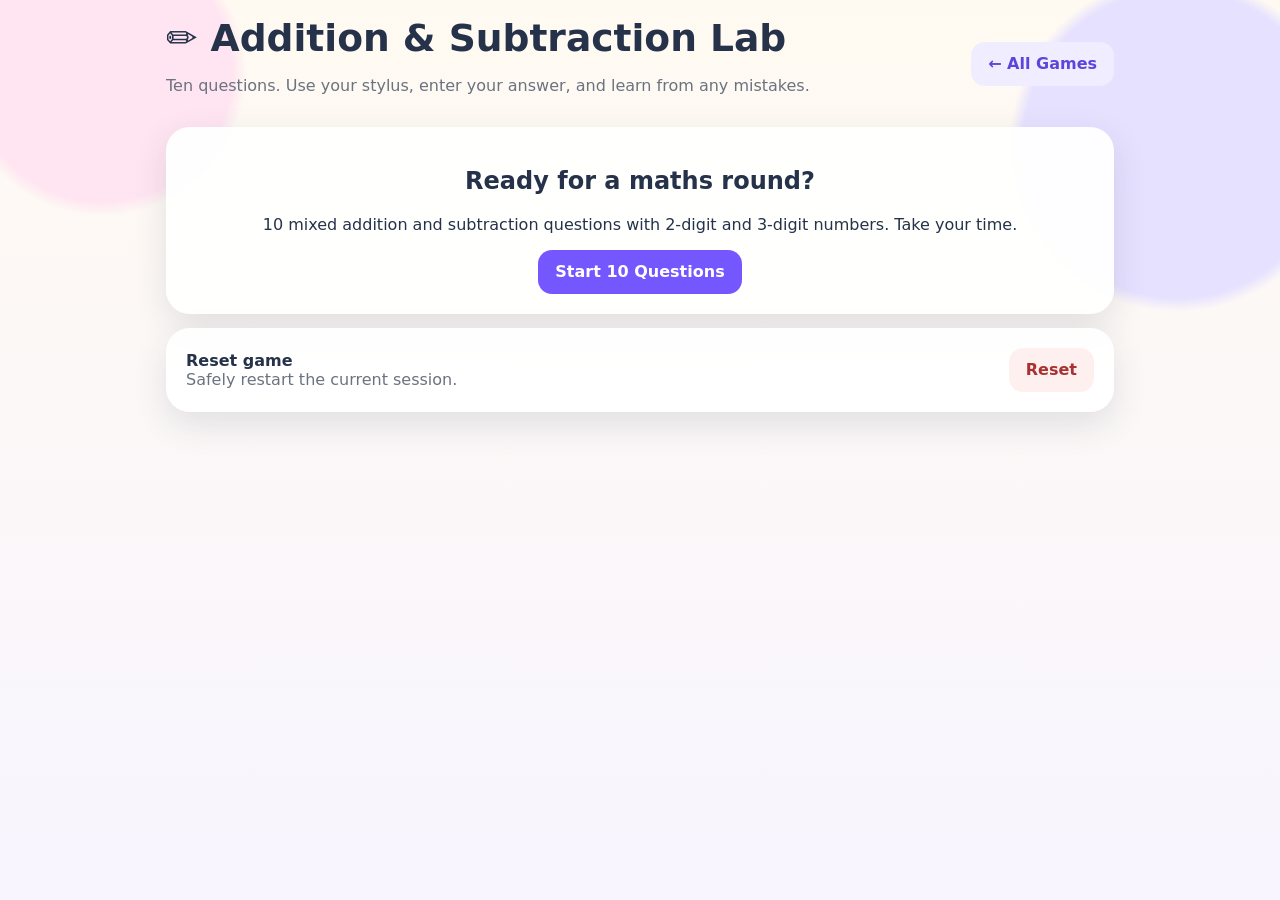
==== addition-subtraction/index.html @ 88e9a96b "Keep pen strokes uninterrupted and scroll working area by finger" ====
<!doctype html>
<html lang="en">
<head>
<meta charset="utf-8">
<meta name="viewport" content="width=device-width,initial-scale=1">
<title>Addition & Subtraction Lab</title>
<link rel="stylesheet" href="../styles.css">
<script src="../progress.js"></script>
<style>
  .quiz-layout{display:grid;grid-template-columns:minmax(260px,.82fr) minmax(340px,1.18fr);gap:16px;align-items:start}
  .question-card{background:#faf9ff;border-radius:20px;padding:18px;position:sticky;top:12px}
  .care-strip{display:flex;gap:7px;justify-content:center;flex-wrap:wrap;margin:8px 0 16px}
  .care-step{background:white;border:1px solid #e0e2ef;border-radius:999px;padding:7px 10px;font-size:.88rem;font-weight:750}
  .work-card{border:2px solid #eceaf8;border-radius:20px;overflow:hidden;background:white}
  .work-head{display:flex;align-items:center;justify-content:space-between;gap:8px;flex-wrap:wrap;padding:10px 12px;background:#f8f7ff}
  .tools{display:flex;gap:7px;flex-wrap:wrap}
  .tool{border:0;border-radius:10px;background:#eceaf8;padding:8px 11px;font-weight:800;cursor:pointer}
  .tool.active{background:var(--purple);color:white}
  #workCanvas{display:block;width:100%;height:360px;background:
    linear-gradient(#edf0f7 1px,transparent 1px),
    linear-gradient(90deg,#edf0f7 1px,transparent 1px);
    background-size:28px 28px;touch-action:none;cursor:crosshair}
  .mini-tip{font-size:.87rem;color:var(--muted)}
  .worked-example{margin-top:10px;text-align:left;background:#fff;border-radius:12px;padding:12px 14px;color:#25324a;font-weight:500;line-height:1.5}
  .worked-example ol{margin:8px 0 0;padding-left:22px}
  .worked-example li{margin:5px 0}
  .review{margin-top:12px;background:#fff8dc;color:#6f5600;border-radius:14px;padding:10px 12px;text-align:center;font-weight:750}
  .scoreline{display:flex;justify-content:center;gap:12px;flex-wrap:wrap;margin:8px 0}
  .scorechip{background:#f8f7ff;border-radius:999px;padding:7px 11px;font-weight:800}
  @media(max-width:760px){
    .quiz-layout{grid-template-columns:1fr}
    .question-card{position:static}
    #workCanvas{height:320px}
  }
</style>
</head>
<body>
<main class="wrap">
<header>
  <div class="brand">
    <h1>✏️ Addition & Subtraction Lab</h1>
    <p>Ten questions. Use your stylus, enter your answer, and learn from any mistakes.</p>
  </div>
  <a class="btn secondary" href="../">← All Games</a>
</header>

<section id="home" class="card" style="text-align:center">
  <h2>Ready for a maths round?</h2>
  <p>10 mixed addition and subtraction questions with 2-digit and 3-digit numbers. Take your time.</p>
  <button class="btn primary" id="start">Start 10 Questions</button>
</section>

<section id="panel" class="card hidden">
  <div class="topbar">
    <button class="btn secondary" id="back">← Home</button>
    <div class="progress"><div id="bar"></div></div>
    <span class="pill" id="counter"></span>
  </div>

  <div id="quiz" class="hidden">
    <div class="scoreline">
      <span class="scorechip">⭐ Correct: <span id="score">0</span></span>
      <span class="scorechip">🔥 Streak: <span id="streak">0</span></span>
    </div>

    <div class="quiz-layout">
      <div class="question-card">
        <div class="muted" style="text-align:center;font-weight:800" id="modeName"></div>
        <div class="problem" id="question"></div>
        <div class="care-strip">
          <span class="care-step">👀 Read the sign</span>
          <span class="care-step">✍️ Work it out</span>
          <span class="care-step">🔎 Check your answer</span>
        </div>
        <form class="answer" id="form">
          <input id="input" inputmode="numeric" autocomplete="off" aria-label="Final answer" placeholder="Final answer">
          <button class="btn primary">Check</button>
        </form>
        <div class="mini-tip" style="text-align:center">Use the canvas for working. Only the number in the answer box is marked.</div>
        <div class="feedback" id="feedback" role="status" aria-live="polite"></div>
        <div class="row" style="justify-content:center">
          <button class="btn primary hidden" id="next">Next →</button>
        </div>
      </div>

      <div class="work-card">
        <div class="work-head">
          <div>
            <b>📝 Working Space</b>
            <div class="mini-tip">Write with your stylus. Swipe with a finger to scroll.</div>
          </div>
          <div class="tools">
            <button class="tool active" id="pen" type="button">✏️ Pen</button>
            <button class="tool" id="eraser" type="button">🧽 Eraser</button>
            <button class="tool" id="clearCanvas" type="button">🗑️ Clear</button>
          </div>
        </div>
        <canvas id="workCanvas" aria-label="Stylus working area"></canvas>
      </div>
    </div>
  </div>

  <div id="results" class="hidden" style="text-align:center;padding:30px">
    <h2 id="resultTitle"></h2>
    <p id="resultText"></p>
    <div id="carelessSummary" class="review"></div>
    <button class="btn primary" id="again" style="margin-top:15px">Play Again</button>
  </div>
</section>

<section class="card" style="margin-top:14px">
  <div class="row" style="justify-content:space-between">
    <div><b>Reset game</b><div class="muted">Safely restart the current session.</div></div>
    <button class="btn red" id="reset">Reset</button>
  </div>
</section>

<script>
const $=id=>document.getElementById(id);
let i=0,total=10,score=0,streak=0,answered=false,q,attemptAnswers=[],errorTypes={operation:0,place:0,other:0};
$('start').onclick=startQuiz;
$('back').onclick=()=>{$('panel').classList.add('hidden');$('home').classList.remove('hidden')};
$('again').onclick=startQuiz;
$('reset').onclick=()=>location.reload();

function rand(min,max){return Math.floor(Math.random()*(max-min+1))+min}
function makePair(digits){
  const min=digits===2?10:100,max=digits===2?99:999;
  return [rand(min,max),rand(min,max)];
}
function makeQ(){
  const digits=Math.random()<.5?2:3,op=Math.random()<.5?'+':'−';
  let [a,b]=makePair(digits);
  if(op==='−'&&b>a)[a,b]=[b,a];
  return {a,b,op,ans:op==='+'?a+b:a-b,opposite:op==='+'?a-b:a+b,digits};
}
function startQuiz(){
  $('home').classList.add('hidden');$('panel').classList.remove('hidden');
  $('results').classList.add('hidden');$('quiz').classList.remove('hidden');
  i=0;score=0;streak=0;attemptAnswers=[];errorTypes={operation:0,place:0,other:0};
  $('score').textContent='0';$('streak').textContent='0';
  $('modeName').textContent='Question '+(i+1)+' of '+total;
  load();requestAnimationFrame(resizeCanvas);
}
function load(){
  q=makeQ();answered=false;
  $('question').textContent=q.a+' '+q.op+' '+q.b+' = ?';
  $('modeName').textContent='Question '+(i+1)+' of '+total;
  $('input').value='';$('feedback').className='feedback';$('feedback').textContent='';
  $('next').classList.add('hidden');$('counter').textContent=(i+1)+'/'+total;
  $('bar').style.width=(i/total*100)+'%';clearWork();
  setTimeout(()=>$('input').focus(),80);
}
function classifyError(v){
  if(v===q.opposite)return 'operation';
  const diff=Math.abs(v-q.ans);
  if([1,9,10,11,90,100,110].includes(diff))return 'place';
  return 'other';
}
function explain(q){
  const steps=[],width=Math.max(String(q.a).length,String(q.b).length,String(q.ans).length);
  const digits=Array.from({length:width},(_,col)=>Math.floor(q.a/10**col)%10);
  let carry=0;
  for(let col=0;col<width;col++){
    const unit=10**col,label=['ones','tens','hundreds','thousands'][col]||('10^'+col);
    const a=digits[col],b=Math.floor(q.b/unit)%10;
    if(q.op==='+'){
      const n=a+b+carry,d=n%10,next=Math.floor(n/10);
      steps.push('In the '+label+' column: '+a+' + '+b+(carry?' + 1 carried':'')+' = '+n+'. Write '+d+(next?' and carry '+next+' to the next column.':'.'));
      carry=next;
    }else if(a<b){
      let donor=col+1;
      while(donor<width&&digits[donor]===0)donor++;
      digits[donor]--;
      for(let k=donor-1;k>col;k--)digits[k]=9;
      digits[col]+=10;
      const regroup=donor>col+1?'Regroup through the zero column'+(donor>col+2?'s':'')+' first. ':'';
      steps.push('In the '+label+' column: '+a+' is smaller than '+b+'. '+regroup+'Borrow 1 from the next place: '+digits[col]+' − '+b+' = '+(digits[col]-b)+'.');
    }else{
      steps.push('In the '+label+' column: '+a+' − '+b+' = '+(a-b)+'.');
    }
  }
  return steps;
}
function showExplanation(v,errorType){
  const f=$('feedback');
  f.textContent='';
  const intro=document.createElement('div');
  intro.textContent='You entered '+v+'. '+(errorType==='operation'?'It looks like you may have used the other sign. Look again at '+q.op+'. ':'Let’s check the calculation together. ')+'The answer is '+q.ans+'.';
  const box=document.createElement('div');box.className='worked-example';
  const title=document.createElement('b');title.textContent='Work through '+q.a+' '+q.op+' '+q.b+':';
  const list=document.createElement('ol');
  for(const step of explain(q)){const li=document.createElement('li');li.textContent=step;list.appendChild(li)}
  const end=document.createElement('p');end.textContent='Check: '+(q.op==='+'?q.ans+' − '+q.b+' = '+q.a:q.ans+' + '+q.b+' = '+q.a)+'.';
  box.append(title,list,end);f.append(intro,box);
}
$('form').onsubmit=e=>{
  e.preventDefault();
  if(answered)return;
  const raw=$('input').value.trim();
  if(raw==='')return;
  const v=Number(raw);
  if(!Number.isFinite(v))return;
  answered=true;
  const correct=v===q.ans;
  let errorType=null;
  if(correct){
    score++;streak++;
    $('feedback').className='feedback good';
    $('feedback').textContent=streak>=3?'✅ Correct — and '+streak+' careful answers in a row! 🔥':'✅ Correct. Nice careful working!';
  }else{
    streak=0;errorType=classifyError(v);errorTypes[errorType]++;
    $('feedback').className='feedback bad';
    showExplanation(v,errorType);
  }
  attemptAnswers.push({question:q.a+' '+q.op+' '+q.b,answer:v,expected:q.ans,correct,error_type:errorType});
  $('score').textContent=score;$('streak').textContent=streak;$('next').classList.remove('hidden');
};
$('next').onclick=nextQuestion;
function nextQuestion(){i++;i>=total?finish():load()}
function finish(){
  $('quiz').classList.add('hidden');$('results').classList.remove('hidden');$('bar').style.width='100%';
  const pct=Math.round(score/total*100),missed=total-score;
  $('resultTitle').textContent=pct===100?'Perfect round! 🌟':pct>=80?'Great checking! 🎯':'Keep going! ✍️';
  $('resultText').textContent='You got '+score+' out of '+total+' correct ('+pct+'%).';
  let summary=missed===0?'You checked all ten carefully!':
    'You reviewed '+missed+' question'+(missed===1?'':'s')+'. Try another round and use what you learned.';
  $('carelessSummary').textContent=summary;
  HannahProgress.recordAttempt({
    game:'addition-subtraction',
    skill:'mixed_2_3digit',
    mode:'maths_round',
    score,total,
    answers:attemptAnswers,
    session_label:'Mixed addition and subtraction',
    source_version:'2026-09-23-single-mode'
  });
}

/* Stylus / pointer drawing canvas */
const canvas=$('workCanvas'),ctx=canvas.getContext('2d');
let drawing=false,last=null,tool='pen',activePointerId=null;
let fingerScrollId=null,fingerLastY=0;
function resizeCanvas(){
  const rect=canvas.getBoundingClientRect(),ratio=Math.max(1,window.devicePixelRatio||1);
  const snapshot=document.createElement('canvas');
  snapshot.width=canvas.width;snapshot.height=canvas.height;
  if(canvas.width&&canvas.height)snapshot.getContext('2d').drawImage(canvas,0,0);
  canvas.width=Math.round(rect.width*ratio);canvas.height=Math.round(rect.height*ratio);
  ctx.setTransform(ratio,0,0,ratio,0,0);
  ctx.lineCap='round';ctx.lineJoin='round';
  if(snapshot.width)ctx.drawImage(snapshot,0,0,snapshot.width,snapshot.height,0,0,rect.width,rect.height);
}
function pos(e){const r=canvas.getBoundingClientRect();return{x:e.clientX-r.left,y:e.clientY-r.top}}
function startDraw(e){
  if(e.pointerType==='touch'){
    if(activePointerId===null&&fingerScrollId===null){
      fingerScrollId=e.pointerId;fingerLastY=e.clientY;
    }
    return;
  }
  if(e.pointerType!=='pen'||activePointerId!==null)return;
  fingerScrollId=null;
  activePointerId=e.pointerId;drawing=true;last=pos(e);
  canvas.setPointerCapture?.(e.pointerId);e.preventDefault();
}
function draw(e){
  if(e.pointerType==='touch'){
    if(e.pointerId!==fingerScrollId||activePointerId!==null)return;
    window.scrollBy(0,fingerLastY-e.clientY);
    fingerLastY=e.clientY;
    e.preventDefault();
    return;
  }
  if(!drawing||e.pointerType!=='pen'||e.pointerId!==activePointerId)return;
  e.preventDefault();
  const points=e.getCoalescedEvents?.()||[e];
  if(tool==='eraser'){ctx.globalCompositeOperation='destination-out';ctx.lineWidth=24}
  else{ctx.globalCompositeOperation='source-over';ctx.strokeStyle='#25324a';ctx.lineWidth=3}
  ctx.beginPath();ctx.moveTo(last.x,last.y);
  for(const point of points){const p=pos(point);ctx.lineTo(p.x,p.y);last=p}
  ctx.stroke();ctx.globalCompositeOperation='source-over';
}
function stopDraw(e){
  if(e.pointerId===fingerScrollId){fingerScrollId=null;return}
  if(e.pointerId!==activePointerId)return;
  drawing=false;last=null;activePointerId=null;
  try{canvas.releasePointerCapture?.(e.pointerId)}catch(_){}
}
canvas.addEventListener('pointerdown',startDraw);
canvas.addEventListener('pointermove',draw);
canvas.addEventListener('pointerup',stopDraw);
canvas.addEventListener('pointercancel',stopDraw);
function clearWork(){ctx.clearRect(0,0,canvas.width,canvas.height)}
$('pen').onclick=()=>setTool('pen');
$('eraser').onclick=()=>setTool('eraser');
$('clearCanvas').onclick=clearWork;
function setTool(t){tool=t;$('pen').classList.toggle('active',t==='pen');$('eraser').classList.toggle('active',t==='eraser')}
window.addEventListener('resize',()=>{clearTimeout(window.__canvasResize);window.__canvasResize=setTimeout(resizeCanvas,120)});
requestAnimationFrame(resizeCanvas);
</script>
</main>
</body>
</html>
---- styles.css ----
:root{--ink:#25324a;--muted:#6b7280;--purple:#7557ff;--pink:#ff6fae;--green:#32b67a;--red:#df5252;--shadow:0 12px 35px rgba(37,50,74,.12)}*{box-sizing:border-box}body{margin:0;min-height:100vh;color:var(--ink);font-family:system-ui,-apple-system,Segoe UI,Roboto,Arial,sans-serif;background:radial-gradient(circle at 8% 8%,#ffe5f1 0 9%,transparent 10%),radial-gradient(circle at 92% 16%,#e6e1ff 0 11%,transparent 12%),linear-gradient(180deg,#fffaf1,#f8f5ff)}a{text-decoration:none;color:inherit}button,input{font:inherit}.wrap{max-width:980px;margin:auto;padding:16px}header{display:flex;justify-content:space-between;gap:12px;align-items:center;margin-bottom:16px}.brand h1{margin:0;font-size:clamp(1.5rem,4vw,2.35rem)}.brand p,.muted{color:var(--muted)}.card{background:#fffffff2;border-radius:24px;box-shadow:var(--shadow);padding:20px}.grid3{display:grid;grid-template-columns:repeat(3,1fr);gap:14px}.tile{min-height:190px;display:flex;flex-direction:column}.tile .emoji{font-size:2.7rem}.tile p{flex:1;color:var(--muted)}.btn{border:0;border-radius:14px;padding:12px 17px;font-weight:800;cursor:pointer;min-height:44px}.primary{background:var(--purple);color:white}.secondary{background:#efedff;color:#5d45dc}.red{background:#fff0f0;color:#a83232}.row{display:flex;gap:10px;align-items:center;flex-wrap:wrap}.hidden{display:none!important}.pill{padding:9px 13px;border-radius:999px;background:white;box-shadow:var(--shadow);font-weight:800}.topbar{display:flex;gap:10px;align-items:center}.progress{height:12px;background:#eceef6;border-radius:999px;overflow:hidden;flex:1}.progress>div{height:100%;background:linear-gradient(90deg,var(--pink),var(--purple))}.problem,.fact{font-size:clamp(2.2rem,8vw,4.4rem);font-weight:900;text-align:center;margin:28px 0 10px}.answer{display:flex;justify-content:center;gap:10px;align-items:center;flex-wrap:wrap;margin:20px auto}.answer input{width:150px;max-width:45vw;text-align:center;font-size:1.7rem;padding:12px;border:2px solid #d8dceb;border-radius:14px}.feedback{min-height:72px;margin:14px auto;padding:14px;border-radius:16px;text-align:center;font-weight:750}.good{background:#eafaf3;color:#14784f}.bad{background:#fff0f0;color:#a53232}.info{background:#f2f4ff;color:#5140b0}.table-grid,.option-grid{display:grid;grid-template-columns:repeat(4,1fr);gap:9px}.choice{min-height:54px;border:0;border-radius:15px;background:#f1efff;font-weight:850;cursor:pointer}.choice.active{background:var(--purple);color:white}.mission{display:flex;justify-content:space-between;gap:14px;align-items:center;background:#f8f7ff;padding:14px;border-radius:18px;margin:12px 0}.character{font-size:3rem}.fraction-input{display:grid;gap:5px;width:110px}.fraction-input input{width:100%;font-size:1.55rem;text-align:center;border:2px solid #d8dceb;border-radius:12px;padding:9px}.frac-line{height:3px;background:var(--ink)}.step{background:#f8f7ff;border-radius:16px;padding:14px;margin:8px 0}@media(max-width:720px){.grid3{grid-template-columns:1fr}.wrap{padding:11px}.card{padding:15px}.table-grid,.option-grid{grid-template-columns:repeat(2,1fr)}header{align-items:flex-start}}
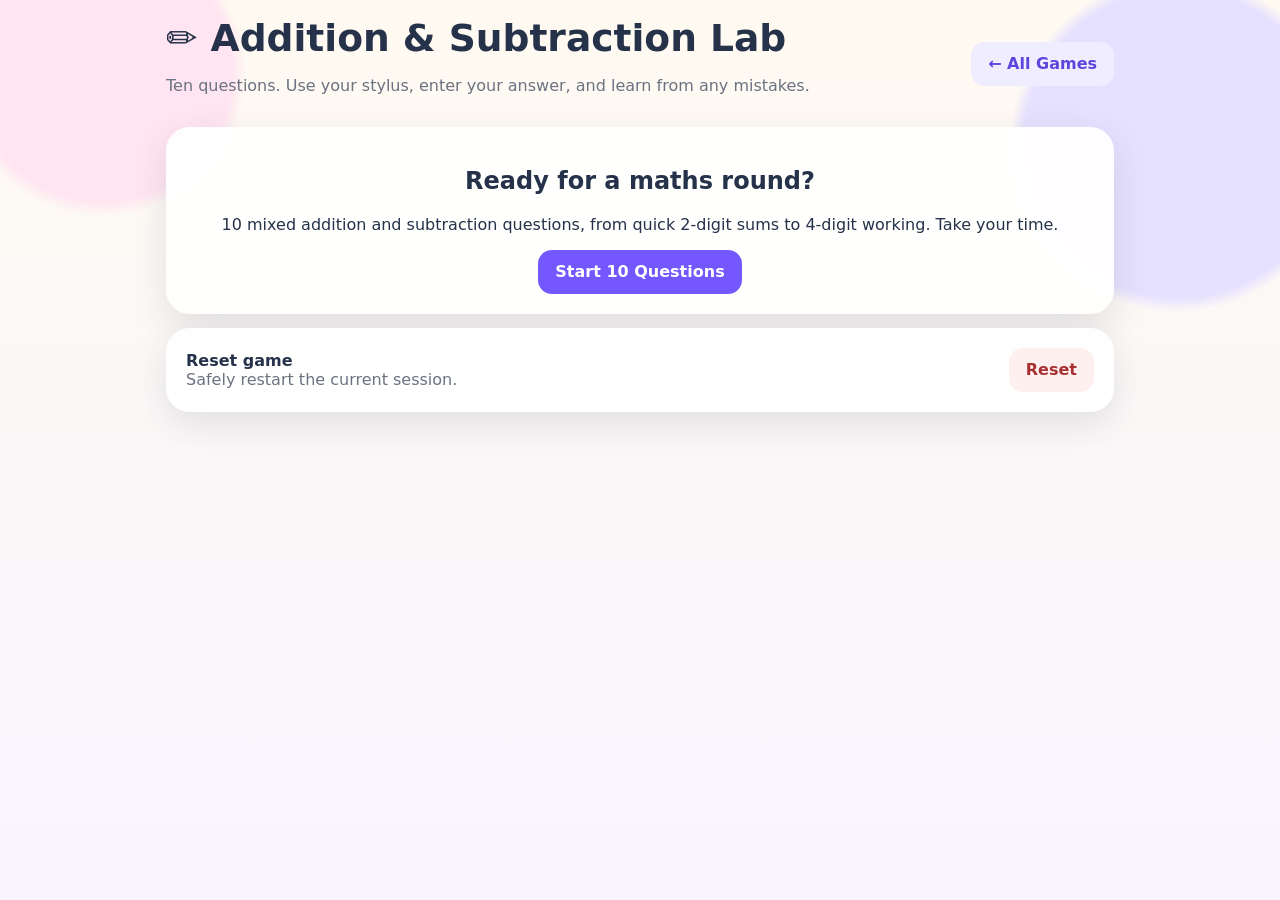
==== commit a5d017c3: "Expand addition and subtraction to Primary 3 four-digit range" ====
--- a/addition-subtraction/index.html
+++ b/addition-subtraction/index.html
@@ -46,7 +46,7 @@
 
 <section id="home" class="card" style="text-align:center">
   <h2>Ready for a maths round?</h2>
-  <p>10 mixed addition and subtraction questions with 2-digit and 3-digit numbers. Take your time.</p>
+  <p>10 mixed addition and subtraction questions, from quick 2-digit sums to 4-digit working. Take your time.</p>
   <button class="btn primary" id="start">Start 10 Questions</button>
 </section>
 
@@ -117,33 +117,43 @@
 
 <script>
 const $=id=>document.getElementById(id);
-let i=0,total=10,score=0,streak=0,answered=false,q,attemptAnswers=[],errorTypes={operation:0,place:0,other:0};
+let i=0,total=10,score=0,streak=0,answered=false,q,attemptAnswers=[],roundPlan=[],errorTypes={operation:0,place:0,other:0};
 $('start').onclick=startQuiz;
 $('back').onclick=()=>{$('panel').classList.add('hidden');$('home').classList.remove('hidden')};
 $('again').onclick=startQuiz;
 $('reset').onclick=()=>location.reload();
 
 function rand(min,max){return Math.floor(Math.random()*(max-min+1))+min}
-function makePair(digits){
-  const min=digits===2?10:100,max=digits===2?99:999;
-  return [rand(min,max),rand(min,max)];
-}
-function makeQ(){
-  const digits=Math.random()<.5?2:3,op=Math.random()<.5?'+':'−';
-  let [a,b]=makePair(digits);
-  if(op==='−'&&b>a)[a,b]=[b,a];
+function shuffle(items){
+  for(let j=items.length-1;j>0;j--){
+    const k=rand(0,j);[items[j],items[k]]=[items[k],items[j]];
+  }
+  return items;
+}
+function makeQ({digits,op}){
+  const min=10**(digits-1),max=10**digits-1;
+  let a,b;
+  if(op==='+'){
+    // Keep the 4-digit answers within the Primary 3 number range.
+    a=rand(min,digits===4?8999:max);
+    b=rand(min,Math.min(max,9999-a));
+  }else{
+    a=rand(min,max);b=rand(min,max);
+    if(b>a)[a,b]=[b,a];
+  }
   return {a,b,op,ans:op==='+'?a+b:a-b,opposite:op==='+'?a-b:a+b,digits};
 }
 function startQuiz(){
   $('home').classList.add('hidden');$('panel').classList.remove('hidden');
   $('results').classList.add('hidden');$('quiz').classList.remove('hidden');
   i=0;score=0;streak=0;attemptAnswers=[];errorTypes={operation:0,place:0,other:0};
+  roundPlan=shuffle([{digits:2,op:'+'},{digits:2,op:'−'},{digits:3,op:'+'},{digits:3,op:'+'},{digits:3,op:'−'},{digits:4,op:'+'},{digits:4,op:'+'},{digits:4,op:'−'},{digits:4,op:'−'},{digits:4,op:'−'}]);
   $('score').textContent='0';$('streak').textContent='0';
   $('modeName').textContent='Question '+(i+1)+' of '+total;
   load();requestAnimationFrame(resizeCanvas);
 }
 function load(){
-  q=makeQ();answered=false;
+  q=makeQ(roundPlan[i]);answered=false;
   $('question').textContent=q.a+' '+q.op+' '+q.b+' = ?';
   $('modeName').textContent='Question '+(i+1)+' of '+total;
   $('input').value='';$('feedback').className='feedback';$('feedback').textContent='';
@@ -154,7 +164,7 @@
 function classifyError(v){
   if(v===q.opposite)return 'operation';
   const diff=Math.abs(v-q.ans);
-  if([1,9,10,11,90,100,110].includes(diff))return 'place';
+  if([1,9,10,11,90,100,110,900,1000,1100].includes(diff))return 'place';
   return 'other';
 }
 function explain(q){
@@ -228,12 +238,12 @@
   $('carelessSummary').textContent=summary;
   HannahProgress.recordAttempt({
     game:'addition-subtraction',
-    skill:'mixed_2_3digit',
+    skill:'mixed_2_4digit',
     mode:'maths_round',
     score,total,
     answers:attemptAnswers,
-    session_label:'Mixed addition and subtraction',
-    source_version:'2026-09-23-single-mode'
+    session_label:'Addition and subtraction up to 4 digits',
+    source_version:'2026-09-23-p3'
   });
 }
 
@@ -274,11 +284,14 @@
   }
   if(!drawing||e.pointerType!=='pen'||e.pointerId!==activePointerId)return;
   e.preventDefault();
-  const points=e.getCoalescedEvents?.()||[e];
+  const samples=e.getCoalescedEvents?.();
+  const points=samples?.length?samples:[e];
   if(tool==='eraser'){ctx.globalCompositeOperation='destination-out';ctx.lineWidth=24}
   else{ctx.globalCompositeOperation='source-over';ctx.strokeStyle='#25324a';ctx.lineWidth=3}
   ctx.beginPath();ctx.moveTo(last.x,last.y);
   for(const point of points){const p=pos(point);ctx.lineTo(p.x,p.y);last=p}
+  const current=pos(e);
+  if(current.x!==last.x||current.y!==last.y){ctx.lineTo(current.x,current.y);last=current}
   ctx.stroke();ctx.globalCompositeOperation='source-over';
 }
 function stopDraw(e){
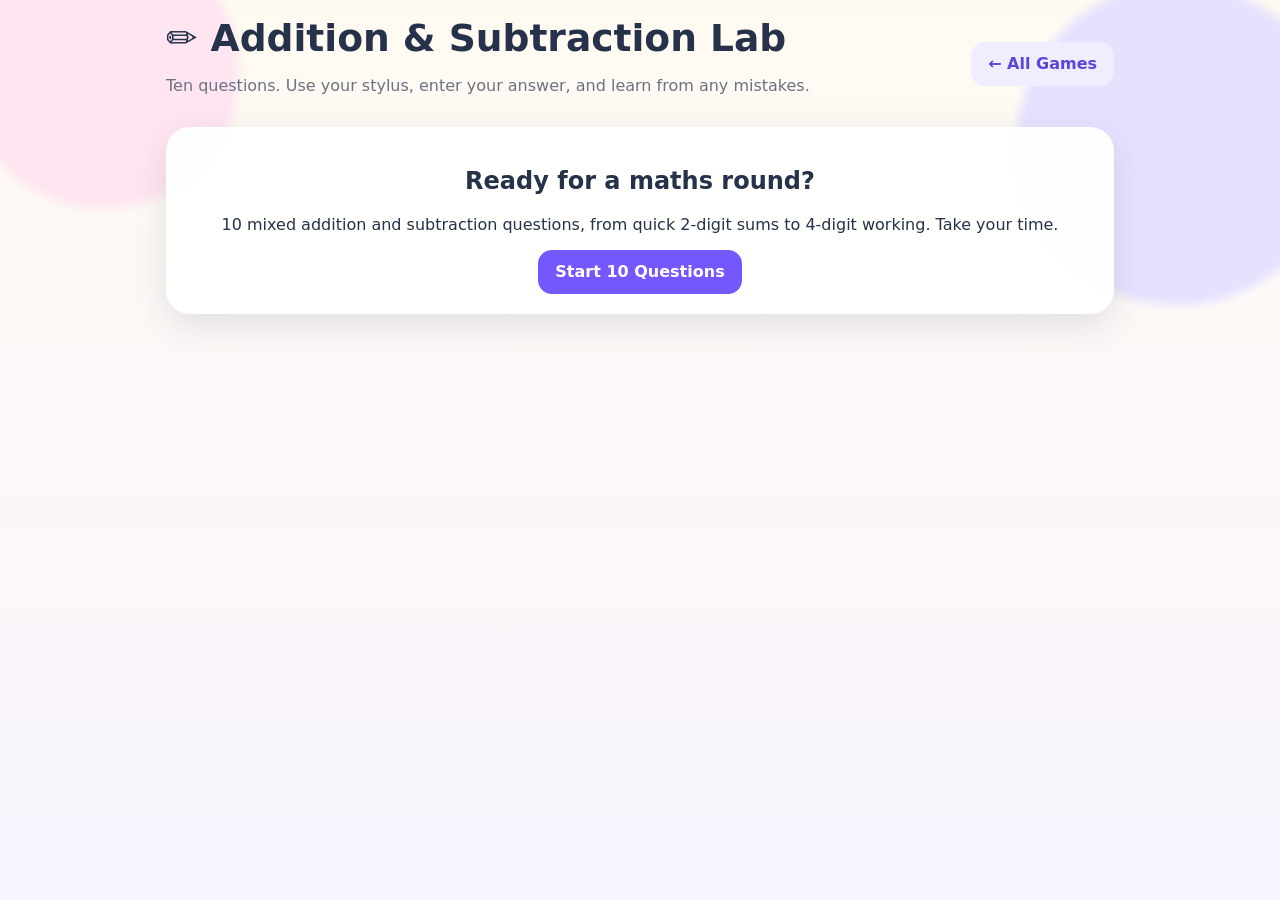
==== commit 4d528e1a: "Save Daily Quest on final submission, retry unsaved results and remove game reset controls" ====
--- a/addition-subtraction/index.html
+++ b/addition-subtraction/index.html
@@ -5,7 +5,7 @@
 <meta name="viewport" content="width=device-width,initial-scale=1">
 <title>Addition & Subtraction Lab</title>
 <link rel="stylesheet" href="../styles.css">
-<script src="../progress.js"></script>
+<script src="../progress.js?v=20261001"></script>
 <style>
   .quiz-layout{display:grid;grid-template-columns:minmax(260px,.82fr) minmax(340px,1.18fr);gap:16px;align-items:start}
   .question-card{background:#faf9ff;border-radius:20px;padding:18px;position:sticky;top:12px}
@@ -33,7 +33,7 @@
     #workCanvas{height:320px}
   }
 </style>
-</head>
+<script src="../feedback.js?v=20260930b"></script></head>
 <body>
 <main class="wrap">
 <header>
@@ -104,24 +104,23 @@
     <h2 id="resultTitle"></h2>
     <p id="resultText"></p>
     <div id="carelessSummary" class="review"></div>
+    <p id="saveStatus" role="status" aria-live="polite"></p>
+    <button class="btn secondary hidden" id="retrySave" type="button">Retry saving</button>
     <button class="btn primary" id="again" style="margin-top:15px">Play Again</button>
   </div>
 </section>
 
-<section class="card" style="margin-top:14px">
-  <div class="row" style="justify-content:space-between">
-    <div><b>Reset game</b><div class="muted">Safely restart the current session.</div></div>
-    <button class="btn red" id="reset">Reset</button>
-  </div>
-</section>
+
 
 <script>
 const $=id=>document.getElementById(id);
 let i=0,total=10,score=0,streak=0,answered=false,q,attemptAnswers=[],roundPlan=[],errorTypes={operation:0,place:0,other:0};
+let pendingResult=null,saveInProgress=false;
 $('start').onclick=startQuiz;
 $('back').onclick=()=>{$('panel').classList.add('hidden');$('home').classList.remove('hidden')};
 $('again').onclick=startQuiz;
-$('reset').onclick=()=>location.reload();
+$('retrySave').onclick=saveRound;
+
 
 function rand(min,max){return Math.floor(Math.random()*(max-min+1))+min}
 function shuffle(items){
@@ -156,10 +155,10 @@
   q=makeQ(roundPlan[i]);answered=false;
   $('question').textContent=q.a+' '+q.op+' '+q.b+' = ?';
   $('modeName').textContent='Question '+(i+1)+' of '+total;
-  $('input').value='';$('feedback').className='feedback';$('feedback').textContent='';
+  $('input').blur();$('input').value='';$('feedback').className='feedback';$('feedback').textContent='';
   $('next').classList.add('hidden');$('counter').textContent=(i+1)+'/'+total;
   $('bar').style.width=(i/total*100)+'%';clearWork();
-  setTimeout(()=>$('input').focus(),80);
+
 }
 function classifyError(v){
   if(v===q.opposite)return 'operation';
@@ -211,7 +210,7 @@
   if(raw==='')return;
   const v=Number(raw);
   if(!Number.isFinite(v))return;
-  answered=true;
+  answered=true;$('input').blur();
   const correct=v===q.ans;
   let errorType=null;
   if(correct){
@@ -221,7 +220,7 @@
   }else{
     streak=0;errorType=classifyError(v);errorTypes[errorType]++;
     $('feedback').className='feedback bad';
-    showExplanation(v,errorType);
+    showExplanation(v,errorType);HannahFeedback.showWorking(q,'arithmetic');
   }
   attemptAnswers.push({question:q.a+' '+q.op+' '+q.b,answer:v,expected:q.ans,correct,error_type:errorType});
   $('score').textContent=score;$('streak').textContent=streak;$('next').classList.remove('hidden');
@@ -236,7 +235,7 @@
   let summary=missed===0?'You checked all ten carefully!':
     'You reviewed '+missed+' question'+(missed===1?'':'s')+'. Try another round and use what you learned.';
   $('carelessSummary').textContent=summary;
-  HannahProgress.recordAttempt({
+  pendingResult={
     game:'addition-subtraction',
     skill:'mixed_2_4digit',
     mode:'maths_round',
@@ -244,7 +243,26 @@
     answers:attemptAnswers,
     session_label:'Addition and subtraction up to 4 digits',
     source_version:'2026-09-23-p3'
-  });
+  };
+  saveRound();
+}
+async function saveRound(){
+  if(!pendingResult||saveInProgress)return;
+  saveInProgress=true;
+  $('retrySave').classList.add('hidden');
+  $('saveStatus').textContent='Saving your result…';
+  const result=await HannahProgress.recordAttempt(pendingResult);
+  saveInProgress=false;
+  if(result.ok){
+    pendingResult=null;
+    $('saveStatus').textContent='✅ Saved to Parent Dashboard.';
+  }else if(result.skipped){
+    pendingResult=null;
+    $('saveStatus').textContent='Parent Test Mode is on. This result was not recorded.';
+  }else{
+    $('saveStatus').textContent='Result could not be saved. Check your connection and try again.';
+    $('retrySave').classList.remove('hidden');
+  }
 }
 
 /* Stylus / pointer drawing canvas */
@@ -314,4 +332,4 @@
 </script>
 </main>
 </body>
-</html>+</html>
